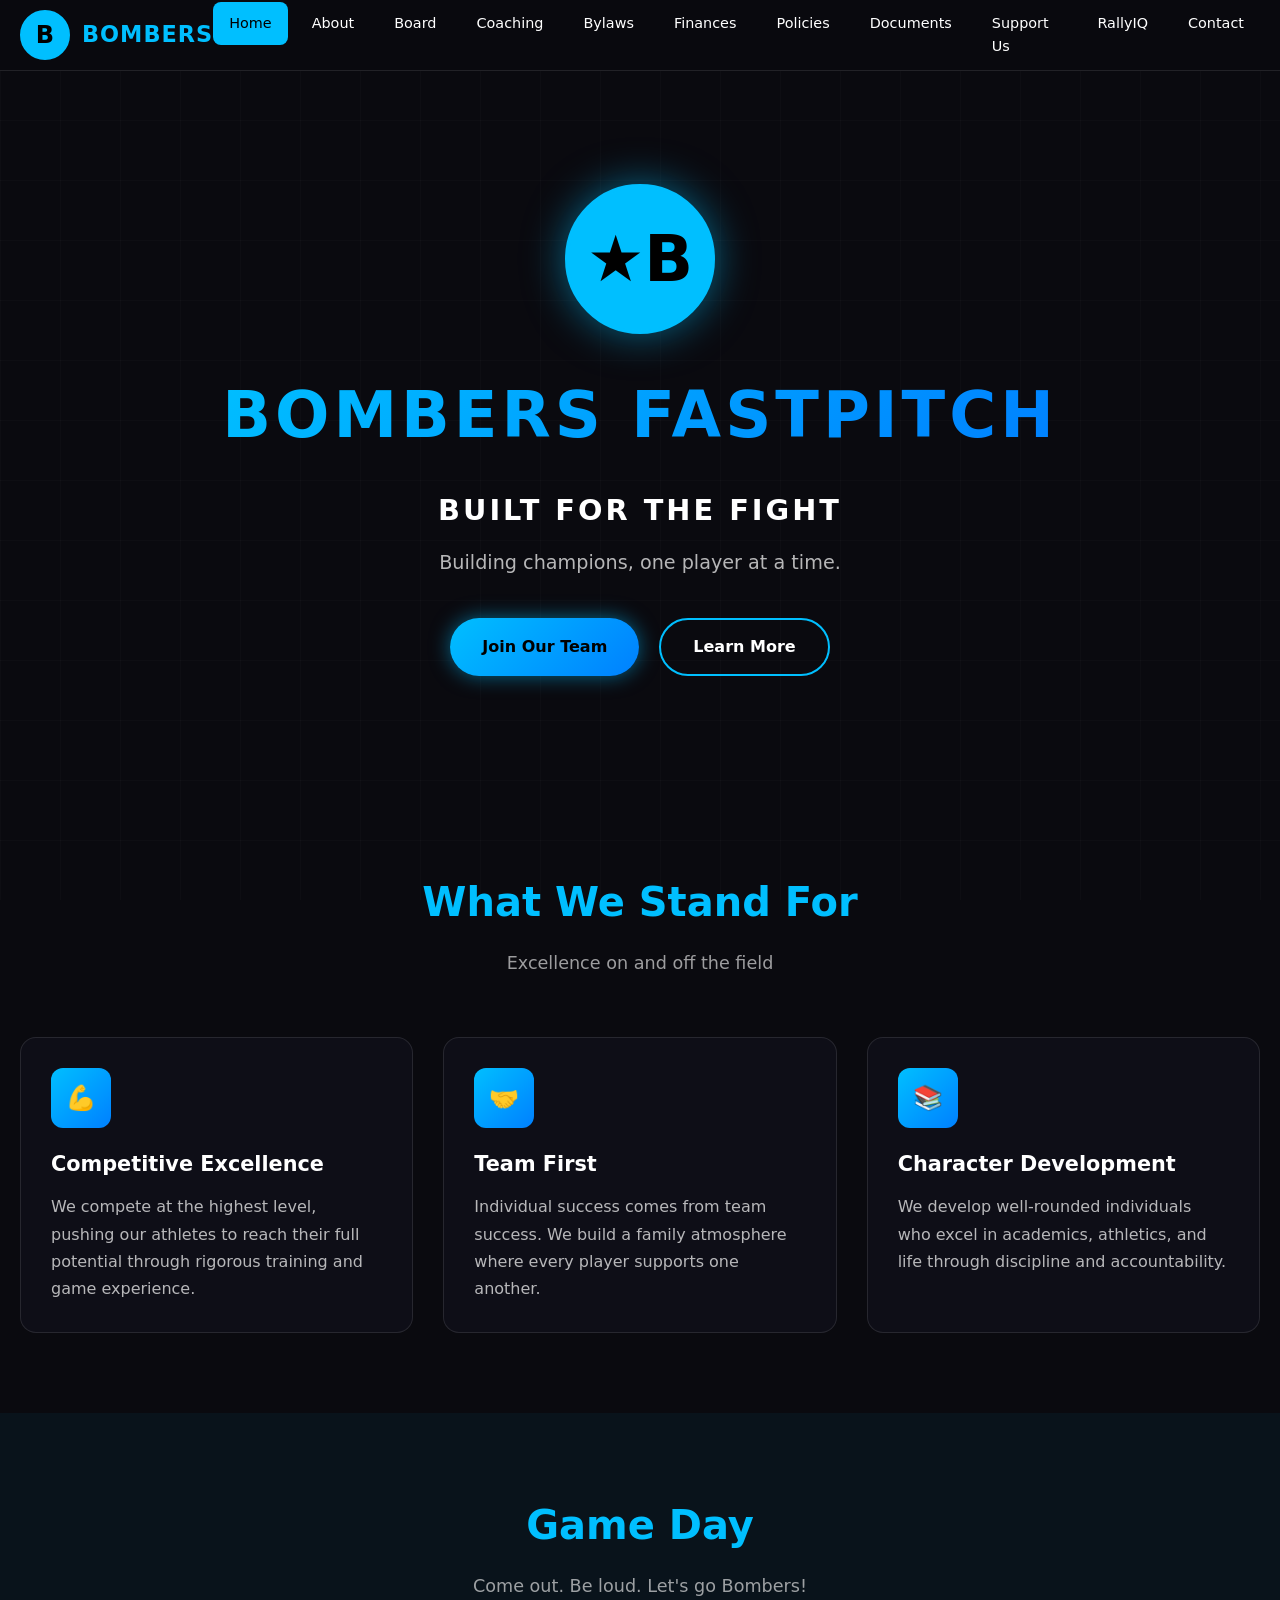
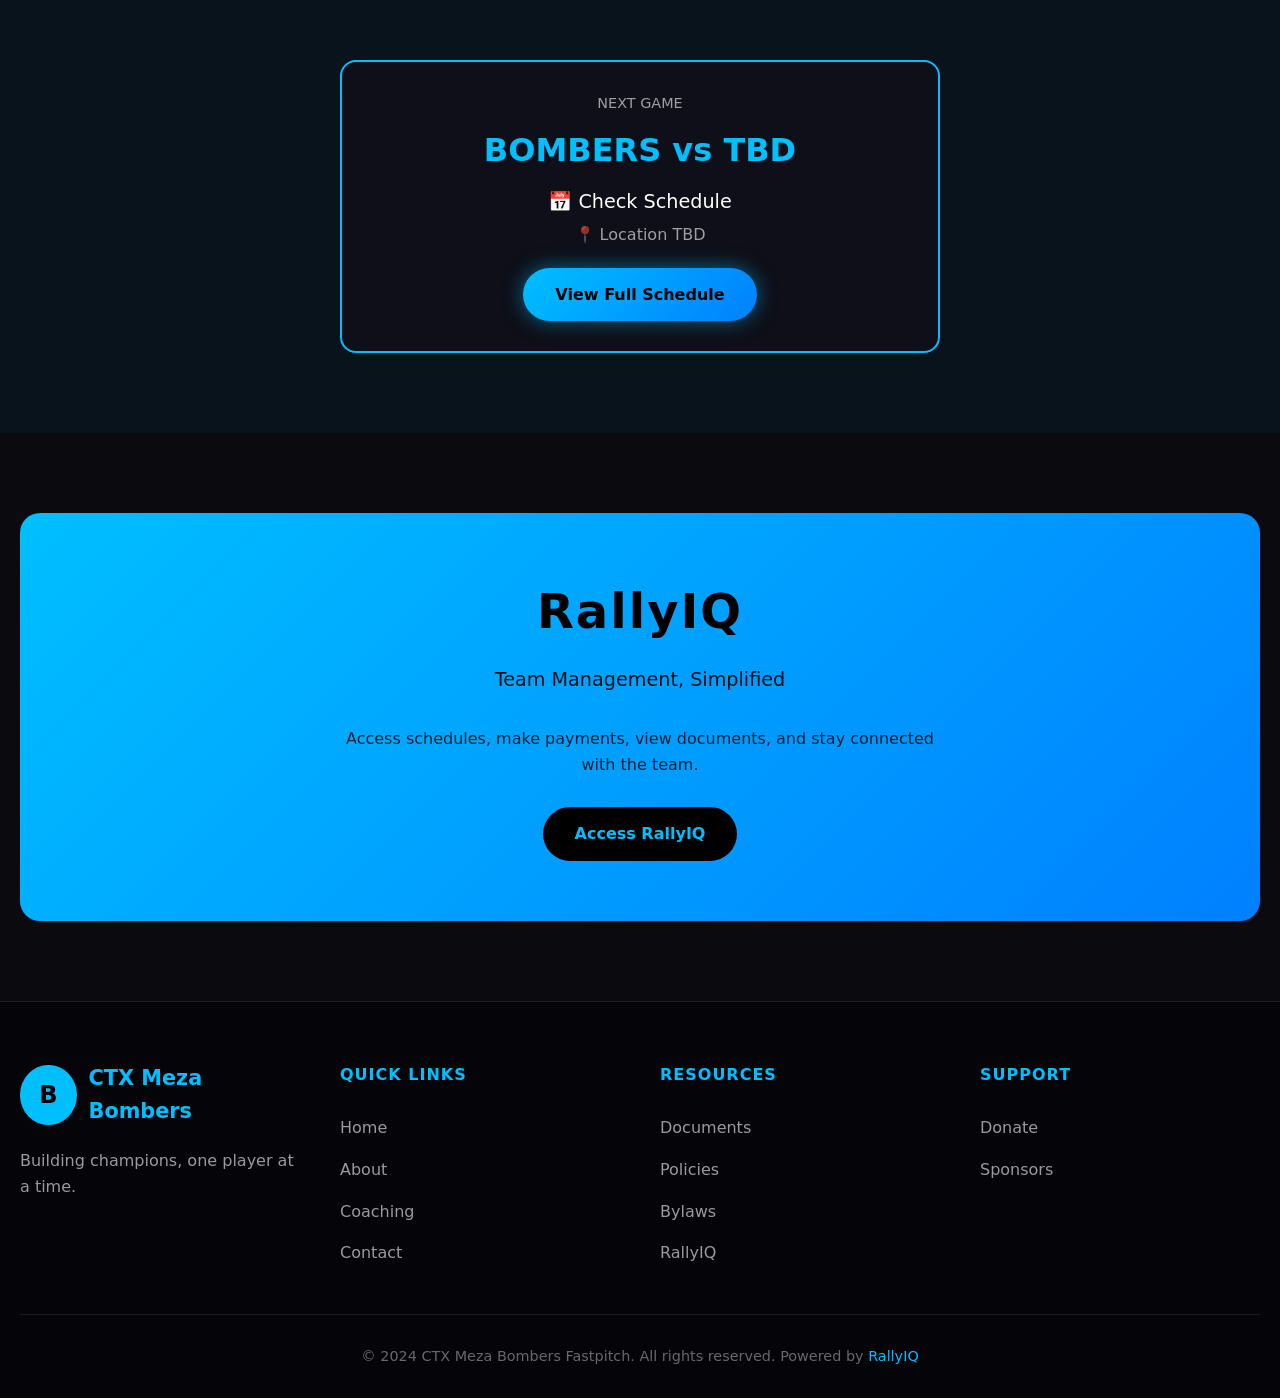
==== apps/team-template/bombers/index.html @ 581c707a "Add files via upload" ====
<!DOCTYPE html>
<html lang="en">
<head>
  <meta charset="UTF-8">
  <meta name="viewport" content="width=device-width, initial-scale=1.0">
  <title>CTX Meza Bombers Fastpitch</title>
  <link rel="stylesheet" href="../shared/styles.css">
  <style>
    :root {
      --color-primary: #00bfff;
      --color-secondary: #000000;
      --color-accent: #ffffff;
      --color-text: #ffffff;
      --color-text-dark: #000000;
      --color-gradient: linear-gradient(135deg, #00bfff, #0080ff);
      --color-glow: rgba(0, 191, 255, 0.5);
    }
  </style>
</head>
<body>
  <div class="grid-bg"></div>

  <!-- Navigation -->
  <nav class="navbar">
    <div class="navbar-inner">
      <a href="index.html" class="navbar-brand">
        <div class="navbar-logo" style="background: var(--color-primary); display: flex; align-items: center; justify-content: center; font-weight: bold; font-size: 1.5rem; color: var(--color-text-dark);">B</div>
        <span class="navbar-title">BOMBERS</span>
      </a>
      <button class="navbar-toggle" onclick="toggleNav()">☰</button>
      <ul class="navbar-nav" id="navMenu">
        <li><a href="index.html" class="nav-link active">Home</a></li>
        <li><a href="about.html" class="nav-link">About</a></li>
        <li><a href="board.html" class="nav-link">Board</a></li>
        <li><a href="coaching.html" class="nav-link">Coaching</a></li>
        <li><a href="bylaws.html" class="nav-link">Bylaws</a></li>
        <li><a href="finances.html" class="nav-link">Finances</a></li>
        <li><a href="policies.html" class="nav-link">Policies</a></li>
        <li><a href="documents.html" class="nav-link">Documents</a></li>
        <li><a href="support.html" class="nav-link">Support Us</a></li>
        <li><a href="rallyiq.html" class="nav-link">RallyIQ</a></li>
        <li><a href="contact.html" class="nav-link">Contact</a></li>
      </ul>
    </div>
  </nav>

  <main class="main-content">
    <!-- Hero Section -->
    <section class="hero">
      <div class="hero-content">
        <div class="hero-logo" style="background: var(--color-primary); display: flex; align-items: center; justify-content: center; font-weight: 900; font-size: 4rem; color: var(--color-text-dark);">
          ★B
        </div>
        <h1 class="hero-title">BOMBERS FASTPITCH</h1>
        <p class="hero-slogan">Built for the Fight</p>
        <p class="hero-tagline">Building champions, one player at a time.</p>
        <div class="hero-cta">
          <a href="contact.html" class="btn btn-primary">Join Our Team</a>
          <a href="about.html" class="btn btn-outline">Learn More</a>
        </div>
      </div>
    </section>

    <!-- What We Stand For -->
    <section class="section">
      <div class="container">
        <div class="section-header">
          <h2 class="section-title">What We Stand For</h2>
          <p class="section-subtitle">Excellence on and off the field</p>
        </div>
        <div class="card-grid">
          <div class="card">
            <div class="card-icon">💪</div>
            <h3 class="card-title">Competitive Excellence</h3>
            <p class="card-text">We compete at the highest level, pushing our athletes to reach their full potential through rigorous training and game experience.</p>
          </div>
          <div class="card">
            <div class="card-icon">🤝</div>
            <h3 class="card-title">Team First</h3>
            <p class="card-text">Individual success comes from team success. We build a family atmosphere where every player supports one another.</p>
          </div>
          <div class="card">
            <div class="card-icon">📚</div>
            <h3 class="card-title">Character Development</h3>
            <p class="card-text">We develop well-rounded individuals who excel in academics, athletics, and life through discipline and accountability.</p>
          </div>
        </div>
      </div>
    </section>

    <!-- Upcoming Games -->
    <section class="section" style="background: rgba(0, 191, 255, 0.05);">
      <div class="container">
        <div class="section-header">
          <h2 class="section-title">Game Day</h2>
          <p class="section-subtitle">Come out. Be loud. Let's go Bombers!</p>
        </div>
        <div class="card" style="max-width: 600px; margin: 0 auto; text-align: center; border: 2px solid var(--color-primary);">
          <div style="font-size: 0.9rem; color: rgba(255,255,255,0.6); margin-bottom: 10px;">NEXT GAME</div>
          <div style="font-size: 2rem; font-weight: 800; color: var(--color-primary); margin-bottom: 10px;">BOMBERS vs TBD</div>
          <div style="font-size: 1.2rem; margin-bottom: 5px;">📅 Check Schedule</div>
          <div style="font-size: 1rem; color: rgba(255,255,255,0.6);">📍 Location TBD</div>
          <a href="rallyiq.html" class="btn btn-primary" style="margin-top: 20px;">View Full Schedule</a>
        </div>
      </div>
    </section>

    <!-- RallyIQ CTA -->
    <section class="section">
      <div class="container">
        <div class="rallyiq-banner">
          <div class="rallyiq-logo">RallyIQ</div>
          <p class="rallyiq-tagline">Team Management, Simplified</p>
          <p style="color: var(--color-text-dark); opacity: 0.8; max-width: 600px; margin: 0 auto 30px;">
            Access schedules, make payments, view documents, and stay connected with the team.
          </p>
          <a href="rallyiq.html" class="btn" style="background: var(--color-text-dark); color: var(--color-primary);">
            Access RallyIQ
          </a>
        </div>
      </div>
    </section>
  </main>

  <!-- Footer -->
  <footer class="footer">
    <div class="footer-inner">
      <div class="footer-about">
        <div class="footer-brand">
          <div class="footer-logo" style="background: var(--color-primary); display: flex; align-items: center; justify-content: center; font-weight: bold; font-size: 1.5rem; color: var(--color-text-dark);">B</div>
          <span class="footer-title">CTX Meza Bombers</span>
        </div>
        <p style="color: rgba(255,255,255,0.6); max-width: 300px;">Building champions, one player at a time.</p>
      </div>

      <div class="footer-links">
        <h4>Quick Links</h4>
        <ul>
          <li><a href="index.html">Home</a></li>
          <li><a href="about.html">About</a></li>
          <li><a href="coaching.html">Coaching</a></li>
          <li><a href="contact.html">Contact</a></li>
        </ul>
      </div>

      <div class="footer-links">
        <h4>Resources</h4>
        <ul>
          <li><a href="documents.html">Documents</a></li>
          <li><a href="policies.html">Policies</a></li>
          <li><a href="bylaws.html">Bylaws</a></li>
          <li><a href="rallyiq.html">RallyIQ</a></li>
        </ul>
      </div>

      <div class="footer-links">
        <h4>Support</h4>
        <ul>
          <li><a href="support.html">Donate</a></li>
          <li><a href="support.html">Sponsors</a></li>
        </ul>
      </div>
    </div>

    <div class="footer-bottom">
      <p>&copy; 2024 CTX Meza Bombers Fastpitch. All rights reserved. Powered by <a href="rallyiq.html">RallyIQ</a></p>
    </div>
  </footer>

  <script>
    function toggleNav() {
      document.getElementById('navMenu').classList.toggle('active');
    }
  </script>
</body>
</html>
---- apps/team-template/shared/styles.css ----
/**
 * Team Template - Shared Styles
 * Uses CSS custom properties for theming
 */

/* Theme Variables - Set by JavaScript based on team config */
:root {
  --color-primary: #00bfff;
  --color-secondary: #000000;
  --color-accent: #ffffff;
  --color-text: #ffffff;
  --color-text-dark: #000000;
  --color-gradient: linear-gradient(135deg, #00bfff, #0080ff);
  --color-glow: rgba(0, 191, 255, 0.5);
  --color-bg: #0a0a0f;
  --color-card: rgba(15, 15, 25, 0.95);
  --color-border: rgba(255, 255, 255, 0.1);
}

/* Reset */
*, *::before, *::after {
  margin: 0;
  padding: 0;
  box-sizing: border-box;
}

html {
  scroll-behavior: smooth;
}

body {
  font-family: 'Segoe UI', system-ui, -apple-system, sans-serif;
  background: var(--color-bg);
  color: var(--color-text);
  min-height: 100vh;
  line-height: 1.6;
}

/* Grid Background */
.grid-bg {
  position: fixed;
  top: 0;
  left: 0;
  width: 100%;
  height: 100%;
  background:
    linear-gradient(90deg, rgba(255, 255, 255, 0.02) 1px, transparent 1px),
    linear-gradient(rgba(255, 255, 255, 0.02) 1px, transparent 1px);
  background-size: 60px 60px;
  pointer-events: none;
  z-index: -1;
}

/* Navigation */
.navbar {
  position: fixed;
  top: 0;
  left: 0;
  right: 0;
  z-index: 1000;
  background: rgba(10, 10, 15, 0.95);
  backdrop-filter: blur(20px);
  border-bottom: 1px solid var(--color-border);
  padding: 0 20px;
}

.navbar-inner {
  max-width: 1400px;
  margin: 0 auto;
  display: flex;
  align-items: center;
  justify-content: space-between;
  height: 70px;
}

.navbar-brand {
  display: flex;
  align-items: center;
  gap: 12px;
  text-decoration: none;
  color: var(--color-text);
}

.navbar-logo {
  width: 50px;
  height: 50px;
  border-radius: 50%;
  object-fit: cover;
  border: 2px solid var(--color-primary);
}

.navbar-title {
  font-size: 1.4rem;
  font-weight: 700;
  color: var(--color-primary);
  letter-spacing: 1px;
}

.navbar-nav {
  display: flex;
  gap: 8px;
  list-style: none;
}

.nav-link {
  display: block;
  padding: 10px 16px;
  color: var(--color-text);
  text-decoration: none;
  font-weight: 500;
  font-size: 0.9rem;
  border-radius: 8px;
  transition: all 0.2s ease;
}

.nav-link:hover {
  background: rgba(255, 255, 255, 0.1);
  color: var(--color-primary);
}

.nav-link.active {
  background: var(--color-primary);
  color: var(--color-text-dark);
}

.navbar-toggle {
  display: none;
  background: none;
  border: none;
  color: var(--color-text);
  font-size: 1.5rem;
  cursor: pointer;
}

/* Main Content */
.main-content {
  padding-top: 70px;
  min-height: 100vh;
}

.container {
  max-width: 1400px;
  margin: 0 auto;
  padding: 0 20px;
}

/* Hero Section */
.hero {
  position: relative;
  min-height: 80vh;
  display: flex;
  align-items: center;
  justify-content: center;
  text-align: center;
  padding: 80px 20px;
  overflow: hidden;
}

.hero-bg {
  position: absolute;
  top: 0;
  left: 0;
  width: 100%;
  height: 100%;
  background-size: cover;
  background-position: center;
  filter: brightness(0.3);
  z-index: -1;
}

.hero-content {
  position: relative;
  z-index: 1;
  max-width: 900px;
}

.hero-logo {
  width: 150px;
  height: 150px;
  margin: 0 auto 30px;
  border-radius: 50%;
  border: 4px solid var(--color-primary);
  box-shadow: 0 0 40px var(--color-glow);
  animation: logoPulse 3s ease-in-out infinite;
}

@keyframes logoPulse {
  0%, 100% { box-shadow: 0 0 40px var(--color-glow); }
  50% { box-shadow: 0 0 60px var(--color-glow), 0 0 80px var(--color-glow); }
}

.hero-title {
  font-size: 4rem;
  font-weight: 900;
  letter-spacing: 4px;
  margin-bottom: 20px;
  background: var(--color-gradient);
  -webkit-background-clip: text;
  -webkit-text-fill-color: transparent;
  background-clip: text;
  text-transform: uppercase;
}

.hero-slogan {
  font-size: 1.8rem;
  font-weight: 600;
  color: var(--color-accent);
  margin-bottom: 15px;
  text-transform: uppercase;
  letter-spacing: 3px;
}

.hero-tagline {
  font-size: 1.2rem;
  color: rgba(255, 255, 255, 0.7);
  margin-bottom: 40px;
}

.hero-cta {
  display: inline-flex;
  gap: 20px;
  flex-wrap: wrap;
  justify-content: center;
}

/* Buttons */
.btn {
  display: inline-flex;
  align-items: center;
  gap: 10px;
  padding: 14px 32px;
  font-size: 1rem;
  font-weight: 600;
  text-decoration: none;
  border-radius: 50px;
  cursor: pointer;
  transition: all 0.3s ease;
  border: none;
}

.btn-primary {
  background: var(--color-gradient);
  color: var(--color-text-dark);
  box-shadow: 0 0 20px var(--color-glow);
}

.btn-primary:hover {
  transform: translateY(-3px);
  box-shadow: 0 0 30px var(--color-glow);
}

.btn-outline {
  background: transparent;
  color: var(--color-text);
  border: 2px solid var(--color-primary);
}

.btn-outline:hover {
  background: var(--color-primary);
  color: var(--color-text-dark);
}

/* Sections */
.section {
  padding: 80px 0;
}

.section-header {
  text-align: center;
  margin-bottom: 60px;
}

.section-title {
  font-size: 2.5rem;
  font-weight: 800;
  margin-bottom: 15px;
  color: var(--color-primary);
}

.section-subtitle {
  font-size: 1.1rem;
  color: rgba(255, 255, 255, 0.6);
  max-width: 600px;
  margin: 0 auto;
}

/* Cards */
.card-grid {
  display: grid;
  grid-template-columns: repeat(auto-fit, minmax(300px, 1fr));
  gap: 30px;
}

.card {
  background: var(--color-card);
  border: 1px solid var(--color-border);
  border-radius: 16px;
  padding: 30px;
  transition: all 0.3s ease;
}

.card:hover {
  transform: translateY(-5px);
  border-color: var(--color-primary);
  box-shadow: 0 20px 40px rgba(0, 0, 0, 0.3);
}

.card-icon {
  width: 60px;
  height: 60px;
  display: flex;
  align-items: center;
  justify-content: center;
  background: var(--color-gradient);
  border-radius: 12px;
  font-size: 1.5rem;
  margin-bottom: 20px;
}

.card-title {
  font-size: 1.3rem;
  font-weight: 700;
  margin-bottom: 12px;
  color: var(--color-text);
}

.card-text {
  color: rgba(255, 255, 255, 0.7);
  line-height: 1.7;
}

/* Staff/Coaching Cards */
.staff-card {
  text-align: center;
}

.staff-photo {
  width: 120px;
  height: 120px;
  border-radius: 50%;
  object-fit: cover;
  border: 3px solid var(--color-primary);
  margin-bottom: 20px;
}

.staff-name {
  font-size: 1.2rem;
  font-weight: 700;
  color: var(--color-primary);
  margin-bottom: 5px;
}

.staff-role {
  font-size: 0.9rem;
  color: rgba(255, 255, 255, 0.6);
  margin-bottom: 15px;
}

/* Standards/Values List */
.standards-list {
  list-style: none;
  display: grid;
  gap: 15px;
}

.standards-list li {
  display: flex;
  align-items: center;
  gap: 15px;
  padding: 15px 20px;
  background: var(--color-card);
  border-radius: 10px;
  border-left: 4px solid var(--color-primary);
}

.standards-list li::before {
  content: "✓";
  display: flex;
  align-items: center;
  justify-content: center;
  width: 30px;
  height: 30px;
  background: var(--color-primary);
  color: var(--color-text-dark);
  border-radius: 50%;
  font-weight: bold;
}

/* RallyIQ Section */
.rallyiq-banner {
  background: var(--color-gradient);
  padding: 60px 40px;
  border-radius: 20px;
  text-align: center;
}

.rallyiq-logo {
  font-size: 3rem;
  font-weight: 900;
  color: var(--color-text-dark);
  margin-bottom: 15px;
  letter-spacing: 2px;
}

.rallyiq-tagline {
  font-size: 1.2rem;
  color: var(--color-text-dark);
  opacity: 0.9;
  margin-bottom: 30px;
}

/* Contact Section */
.contact-grid {
  display: grid;
  grid-template-columns: repeat(auto-fit, minmax(280px, 1fr));
  gap: 30px;
}

.contact-item {
  display: flex;
  align-items: center;
  gap: 20px;
  padding: 25px;
  background: var(--color-card);
  border-radius: 12px;
  border: 1px solid var(--color-border);
}

.contact-icon {
  width: 50px;
  height: 50px;
  display: flex;
  align-items: center;
  justify-content: center;
  background: var(--color-gradient);
  border-radius: 12px;
  font-size: 1.3rem;
}

.contact-label {
  font-size: 0.85rem;
  color: rgba(255, 255, 255, 0.5);
  margin-bottom: 5px;
}

.contact-value {
  font-size: 1.1rem;
  font-weight: 600;
  color: var(--color-text);
}

/* Footer */
.footer {
  background: rgba(5, 5, 10, 0.95);
  border-top: 1px solid var(--color-border);
  padding: 60px 20px 30px;
}

.footer-inner {
  max-width: 1400px;
  margin: 0 auto;
  display: grid;
  grid-template-columns: repeat(auto-fit, minmax(250px, 1fr));
  gap: 40px;
}

.footer-brand {
  display: flex;
  align-items: center;
  gap: 12px;
  margin-bottom: 20px;
}

.footer-logo {
  width: 60px;
  height: 60px;
  border-radius: 50%;
}

.footer-title {
  font-size: 1.3rem;
  font-weight: 700;
  color: var(--color-primary);
}

.footer-links h4 {
  color: var(--color-primary);
  margin-bottom: 20px;
  font-size: 1rem;
  text-transform: uppercase;
  letter-spacing: 1px;
}

.footer-links ul {
  list-style: none;
}

.footer-links a {
  display: block;
  color: rgba(255, 255, 255, 0.6);
  text-decoration: none;
  padding: 8px 0;
  transition: color 0.2s;
}

.footer-links a:hover {
  color: var(--color-primary);
}

.footer-bottom {
  max-width: 1400px;
  margin: 40px auto 0;
  padding-top: 30px;
  border-top: 1px solid var(--color-border);
  text-align: center;
  color: rgba(255, 255, 255, 0.4);
  font-size: 0.9rem;
}

.footer-bottom a {
  color: var(--color-primary);
  text-decoration: none;
}

/* Responsive */
@media (max-width: 1024px) {
  .navbar-nav {
    position: fixed;
    top: 70px;
    left: 0;
    right: 0;
    background: rgba(10, 10, 15, 0.98);
    flex-direction: column;
    padding: 20px;
    gap: 5px;
    transform: translateY(-100%);
    opacity: 0;
    visibility: hidden;
    transition: all 0.3s ease;
  }

  .navbar-nav.active {
    transform: translateY(0);
    opacity: 1;
    visibility: visible;
  }

  .navbar-toggle {
    display: block;
  }

  .hero-title {
    font-size: 2.5rem;
  }

  .hero-slogan {
    font-size: 1.3rem;
  }
}

@media (max-width: 640px) {
  .hero {
    min-height: 70vh;
    padding: 60px 20px;
  }

  .hero-logo {
    width: 100px;
    height: 100px;
  }

  .hero-title {
    font-size: 2rem;
  }

  .section {
    padding: 50px 0;
  }

  .section-title {
    font-size: 1.8rem;
  }
}
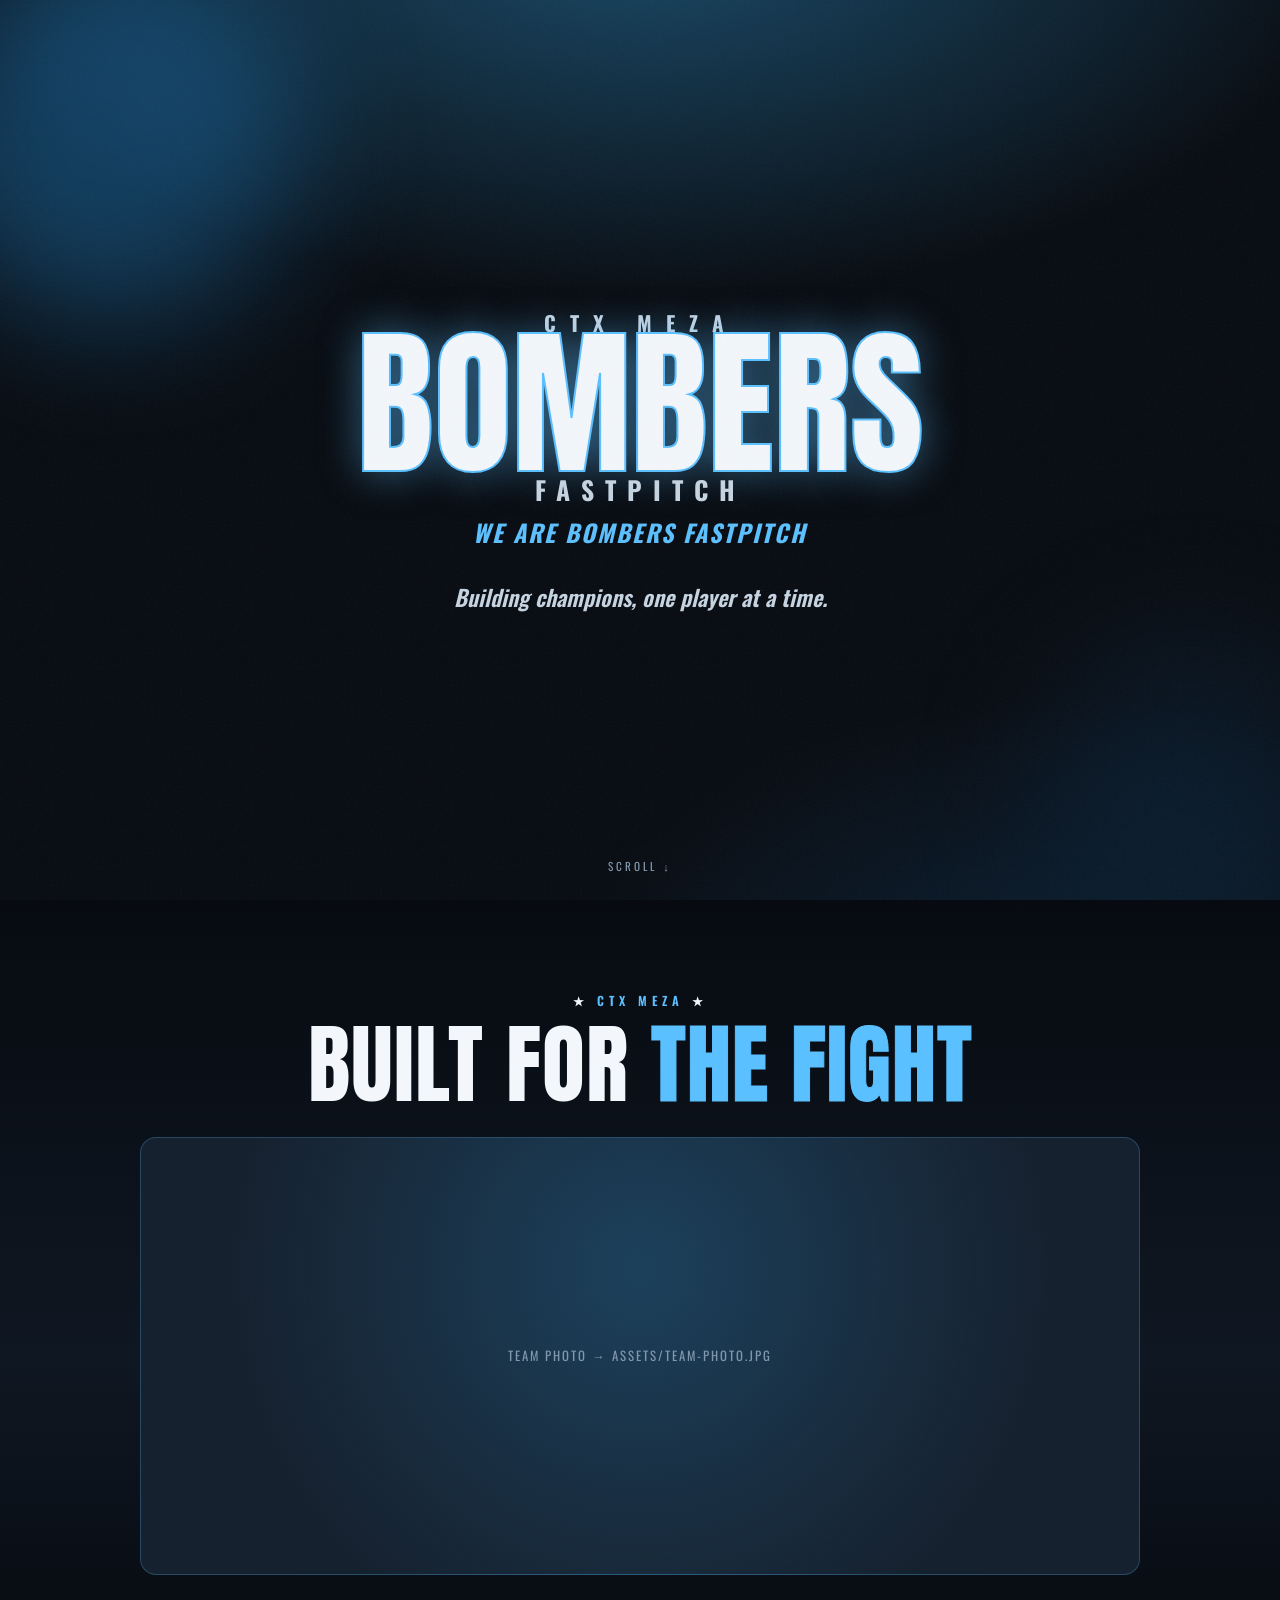
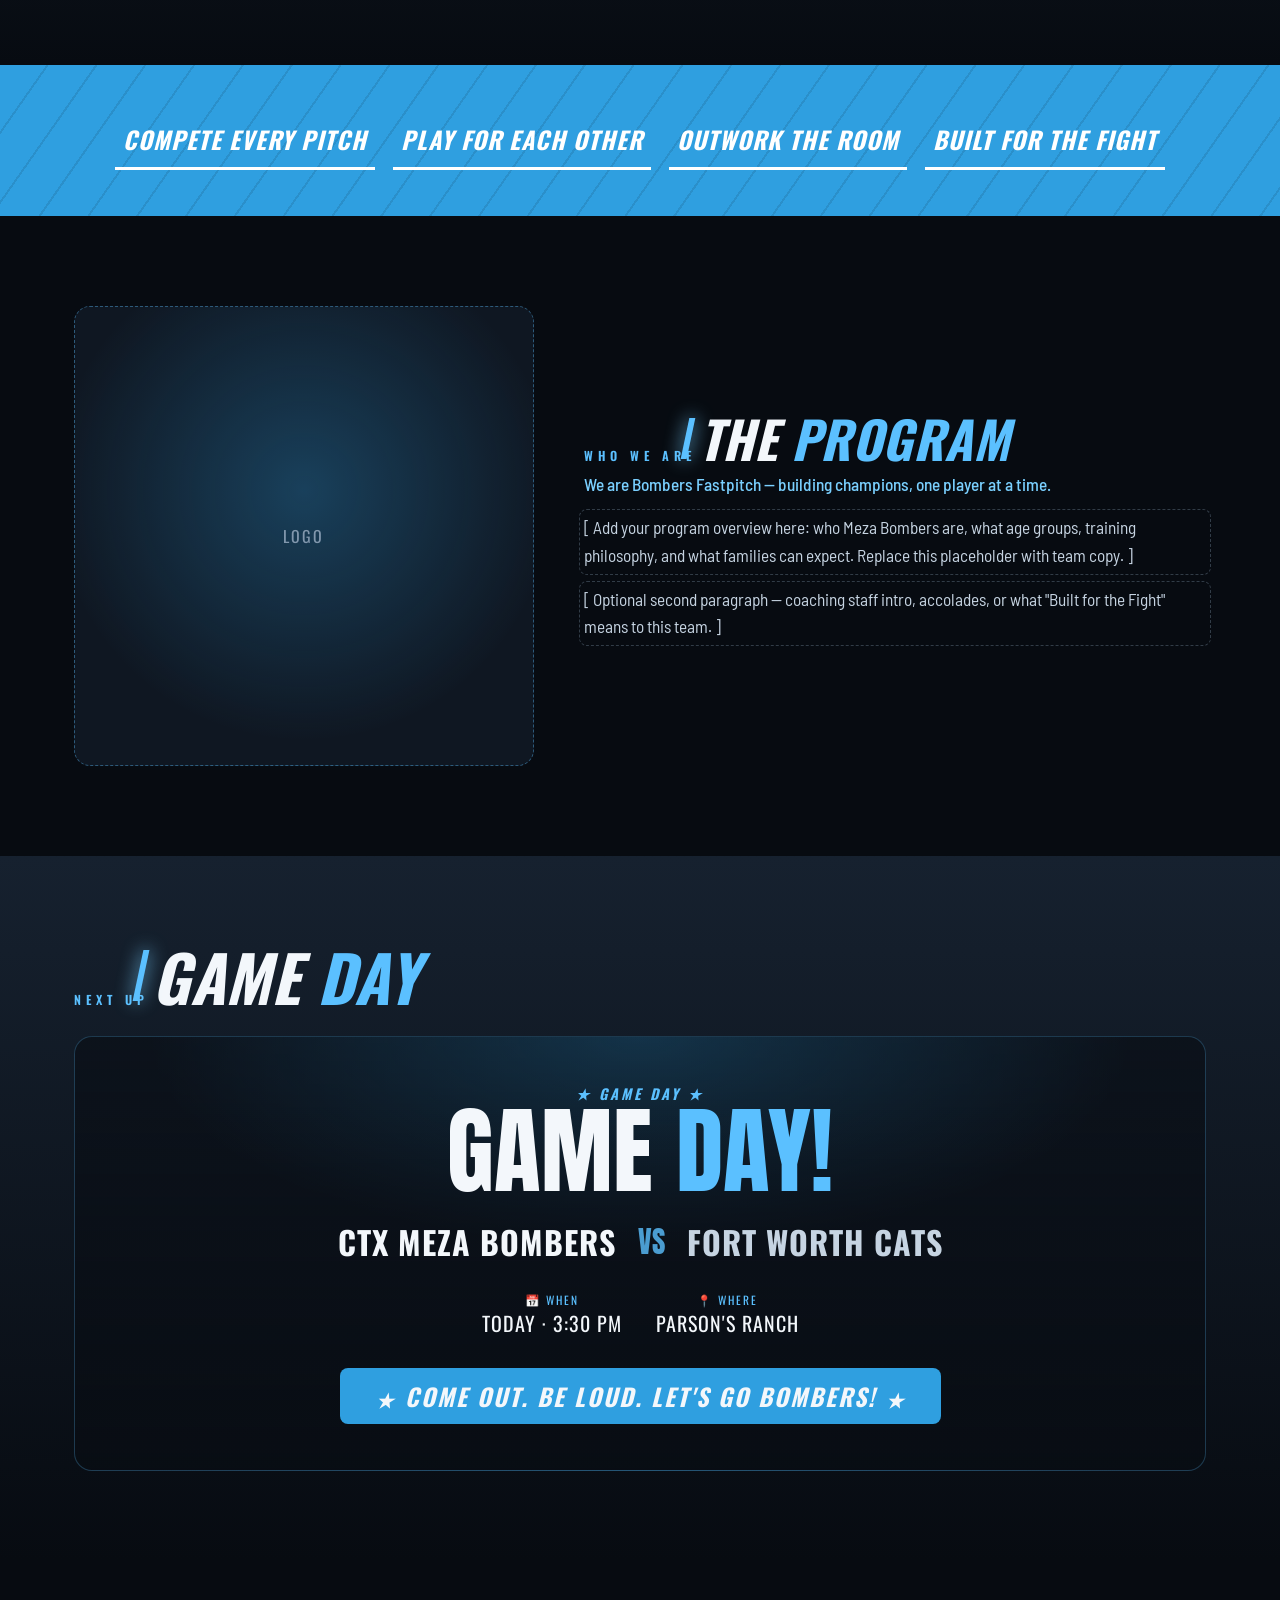
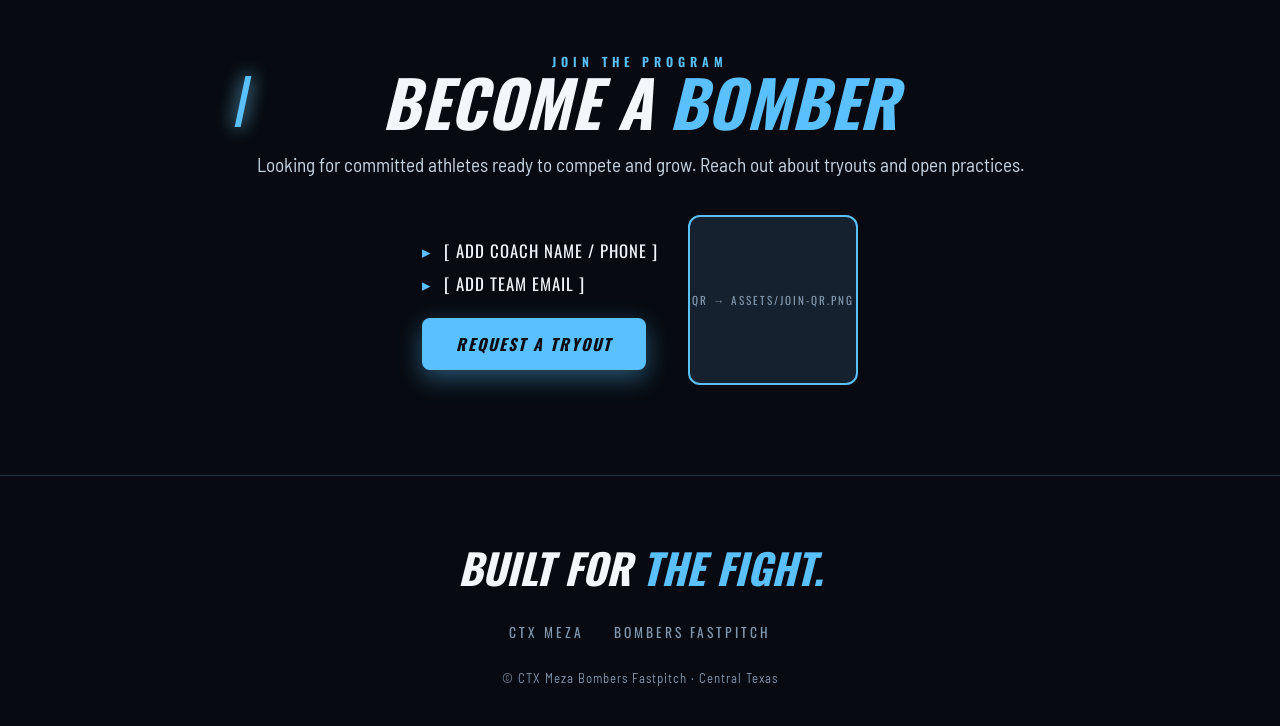
==== commit e27f5c1a: "Add files via upload" ====
--- a/apps/team-template/bombers/index.html
+++ b/apps/team-template/bombers/index.html
@@ -1,176 +1,298 @@
 <!DOCTYPE html>
 <html lang="en">
 <head>
-  <meta charset="UTF-8">
-  <meta name="viewport" content="width=device-width, initial-scale=1.0">
-  <title>CTX Meza Bombers Fastpitch</title>
-  <link rel="stylesheet" href="../shared/styles.css">
-  <style>
-    :root {
-      --color-primary: #00bfff;
-      --color-secondary: #000000;
-      --color-accent: #ffffff;
-      --color-text: #ffffff;
-      --color-text-dark: #000000;
-      --color-gradient: linear-gradient(135deg, #00bfff, #0080ff);
-      --color-glow: rgba(0, 191, 255, 0.5);
-    }
-  </style>
+<meta charset="UTF-8">
+<meta name="viewport" content="width=device-width, initial-scale=1.0">
+<title>CTX Meza Bombers Fastpitch</title>
+<link rel="preconnect" href="https://fonts.googleapis.com">
+<link rel="preconnect" href="https://fonts.gstatic.com" crossorigin>
+<link href="https://fonts.googleapis.com/css2?family=Anton&family=Oswald:ital,wght@0,400;0,600;0,700;1,600;1,700&family=Barlow+Semi+Condensed:ital,wght@0,400;0,500;0,600;1,500&display=swap" rel="stylesheet">
+<style>
+  :root{
+    --black:#070b11;
+    --panel:#0f1722;
+    --panel-2:#16212f;
+    --navy:#0c2740;
+    --blue:#2f9fe0;
+    --blue-mid:#1d7fc4;
+    --blue-bright:#5bc0ff;
+    --blue-glow:#7ad0ff;
+    --steel:#c6d4e2;
+    --white:#f3f7fb;
+    --muted:#8197ad;
+    --font-display:'Anton',sans-serif;
+    --font-head:'Oswald',sans-serif;
+    --font-body:'Barlow Semi Condensed',sans-serif;
+  }
+  *{margin:0;padding:0;box-sizing:border-box}
+  html{scroll-behavior:smooth}
+  body{background:var(--black);color:var(--white);font-family:var(--font-body);overflow-x:hidden;position:relative}
+  body::after{
+    content:"";position:fixed;inset:0;pointer-events:none;z-index:9999;opacity:.05;
+    background-image:url("data:image/svg+xml,%3Csvg xmlns='http://www.w3.org/2000/svg' width='200' height='200'%3E%3Cfilter id='n'%3E%3CfeTurbulence type='fractalNoise' baseFrequency='0.9' numOctaves='3'/%3E%3C/filter%3E%3Crect width='100%25' height='100%25' filter='url(%23n)'/%3E%3C/svg%3E");
+  }
+  ::selection{background:var(--blue-bright);color:var(--black)}
+
+  .wrap{max-width:1180px;margin:0 auto;padding:0 24px}
+  .slash-head{
+    font-family:var(--font-head);font-weight:700;font-style:italic;text-transform:uppercase;
+    letter-spacing:.5px;line-height:.95;color:var(--white);position:relative;display:inline-block;
+  }
+  .slash-head .accent{color:var(--blue-bright)}
+  .slash-head::before{
+    content:"";position:absolute;left:-14px;top:8%;height:84%;width:6px;
+    background:var(--blue-bright);transform:skewX(-12deg);box-shadow:0 0 18px var(--blue-glow);
+  }
+  .eyebrow{
+    font-family:var(--font-head);font-weight:600;text-transform:uppercase;
+    letter-spacing:5px;font-size:.78rem;color:var(--blue-bright);
+  }
+  .eyebrow .star{color:var(--white)}
+
+  /* ===== HERO ===== */
+  header.hero{
+    min-height:100vh;display:flex;flex-direction:column;justify-content:center;align-items:center;
+    text-align:center;position:relative;padding:80px 24px 60px;
+    background:
+      radial-gradient(1200px 620px at 50% -8%, rgba(47,159,224,.42), transparent 60%),
+      radial-gradient(820px 520px at 82% 112%, rgba(12,39,64,.7), transparent 60%),
+      var(--black);
+  }
+  .hero .splatter{position:absolute;border-radius:50%;filter:blur(64px);opacity:.42;z-index:0}
+  .hero .splatter.a{width:380px;height:380px;background:var(--blue-mid);top:-60px;left:-80px}
+  .hero .splatter.b{width:300px;height:300px;background:var(--navy);bottom:-40px;right:-60px}
+  .hero-logo{
+    width:min(300px,62vw);height:auto;position:relative;z-index:2;
+    filter:drop-shadow(0 12px 40px rgba(91,192,255,.45));
+    opacity:0;transform:translateY(20px) scale(.96);animation:rise .9s .1s cubic-bezier(.2,.7,.2,1) forwards;
+  }
+  .hero-logo-fallback{position:relative;z-index:2;display:none}
+  .hero-state{font-family:var(--font-head);font-weight:700;letter-spacing:14px;color:var(--steel);font-size:1.3rem;text-transform:uppercase;opacity:0;animation:rise .8s .25s ease forwards}
+  .hero-mark{
+    font-family:var(--font-display);font-size:clamp(3.6rem,15vw,10rem);line-height:.82;text-transform:uppercase;
+    color:var(--white);text-shadow:0 0 40px rgba(91,192,255,.5);-webkit-text-stroke:2px var(--blue-bright);
+    opacity:0;animation:rise .8s .15s ease forwards;
+  }
+  .hero-sub{font-family:var(--font-head);font-weight:700;letter-spacing:11px;color:var(--steel);font-size:clamp(1rem,3vw,1.6rem);text-transform:uppercase;opacity:0;animation:rise .8s .35s ease forwards}
+  .hero-we{
+    font-family:var(--font-head);font-weight:700;font-style:italic;text-transform:uppercase;
+    color:var(--blue-bright);letter-spacing:2px;font-size:clamp(1rem,3vw,1.5rem);margin-top:6px;
+    opacity:0;animation:rise .8s .42s ease forwards;
+  }
+  .tagline{
+    margin-top:30px;font-family:var(--font-head);font-style:italic;font-weight:600;
+    color:var(--steel);font-size:clamp(1rem,2.6vw,1.4rem);position:relative;z-index:2;
+    opacity:0;animation:rise .8s .5s ease forwards;
+  }
+  .scroll-cue{position:absolute;bottom:26px;left:50%;transform:translateX(-50%);font-family:var(--font-head);text-transform:uppercase;letter-spacing:3px;font-size:.7rem;color:var(--muted);z-index:2;animation:bob 2s ease-in-out infinite}
+  @keyframes rise{to{opacity:1;transform:none}}
+  @keyframes bob{0%,100%{transform:translate(-50%,0)}50%{transform:translate(-50%,8px)}}
+
+  section{padding:90px 0;position:relative}
+  .section-title{font-size:clamp(2.2rem,6vw,4rem);margin-bottom:8px}
+  .section-intro{color:var(--muted);max-width:680px;font-size:1.05rem;margin-bottom:46px;font-weight:400}
+
+  /* ===== BUILT FOR THE FIGHT (team photo band) ===== */
+  .fight{background:linear-gradient(180deg,var(--black),var(--panel) 60%,var(--black));text-align:center}
+  .fight .stripe{
+    font-family:var(--font-display);text-transform:uppercase;font-size:clamp(2.4rem,8vw,5.5rem);
+    line-height:.9;color:var(--white);letter-spacing:1px;
+  }
+  .fight .stripe em{font-style:normal;color:var(--blue-bright);-webkit-text-stroke:1px var(--blue-bright)}
+  .photo-slot{
+    margin:34px auto 0;max-width:1000px;aspect-ratio:16/7;border-radius:16px;overflow:hidden;
+    border:1px solid rgba(91,192,255,.25);background:
+      radial-gradient(circle at 50% 30%,rgba(47,159,224,.25),transparent 70%),var(--panel-2);
+    display:grid;place-items:center;
+  }
+  .photo-slot img{width:100%;height:100%;object-fit:cover}
+  .photo-slot .ph{color:var(--muted);font-family:var(--font-head);text-transform:uppercase;letter-spacing:2px;font-size:.8rem;text-align:center;padding:0 20px}
+
+  /* ===== VALUES STRIP ===== */
+  .values{background:var(--blue);position:relative;overflow:hidden}
+  .values::before{content:"";position:absolute;inset:0;opacity:.22;background:repeating-linear-gradient(125deg,transparent,transparent 38px,rgba(0,0,0,.45) 38px,rgba(0,0,0,.45) 40px)}
+  .values .wrap{position:relative;z-index:2;display:flex;flex-wrap:wrap;gap:18px;justify-content:center}
+  .value-pill{font-family:var(--font-head);font-style:italic;font-weight:700;text-transform:uppercase;font-size:clamp(1rem,2.5vw,1.5rem);color:#fff;letter-spacing:1px;padding:10px 8px;border-bottom:3px solid #fff}
+
+  /* ===== ABOUT / STANDARD ===== */
+  .about{background:var(--black)}
+  .about-grid{display:grid;grid-template-columns:.85fr 1.15fr;gap:50px;align-items:center}
+  .about-logo-slot{aspect-ratio:1;border-radius:16px;border:1px dashed rgba(91,192,255,.4);background:radial-gradient(circle at 50% 40%,rgba(47,159,224,.3),transparent 70%),var(--panel);display:grid;place-items:center;overflow:hidden}
+  .about-logo-slot img{width:78%;height:auto}
+  .about-body p{font-size:1.08rem;line-height:1.6;color:var(--steel);margin-bottom:16px}
+  .about-body .hl{color:var(--blue-glow);font-weight:500}
+  .editable{outline:1px dashed rgba(129,151,173,.35);outline-offset:4px;border-radius:3px}
+
+  /* ===== GAME DAY ===== */
+  .gameday{background:linear-gradient(180deg,var(--panel-2),var(--black))}
+  .gd-card{
+    border-radius:18px;overflow:hidden;border:1px solid rgba(91,192,255,.25);
+    background:
+      linear-gradient(180deg,rgba(7,11,17,.4),rgba(7,11,17,.85)),
+      radial-gradient(700px 300px at 50% 0%,rgba(47,159,224,.4),transparent 70%),var(--panel);
+    padding:46px 30px;text-align:center;position:relative;
+  }
+  .gd-card .gd-tag{font-family:var(--font-head);font-style:italic;font-weight:700;text-transform:uppercase;color:var(--blue-bright);letter-spacing:3px;font-size:.9rem}
+  .gd-headline{font-family:var(--font-display);text-transform:uppercase;font-size:clamp(3rem,11vw,6rem);line-height:.85;margin:6px 0 4px}
+  .gd-headline span{color:var(--blue-bright)}
+  .gd-vs{display:flex;align-items:center;justify-content:center;gap:22px;margin:26px 0;flex-wrap:wrap}
+  .gd-vs .team{font-family:var(--font-head);font-weight:700;text-transform:uppercase;font-size:clamp(1.2rem,4vw,2rem);letter-spacing:1px}
+  .gd-vs .vs{font-family:var(--font-display);color:var(--blue-bright);font-size:1.8rem;opacity:.8}
+  .gd-meta{display:flex;gap:34px;justify-content:center;flex-wrap:wrap;margin-top:18px}
+  .gd-meta div{font-family:var(--font-head);text-transform:uppercase;letter-spacing:1px}
+  .gd-meta .k{color:var(--blue-bright);font-size:.72rem;letter-spacing:2px}
+  .gd-meta .v{font-size:1.25rem;color:var(--white)}
+  .rally{
+    margin-top:30px;font-family:var(--font-head);font-style:italic;font-weight:700;text-transform:uppercase;
+    letter-spacing:2px;font-size:clamp(1rem,3vw,1.5rem);color:var(--white);
+    background:var(--blue);display:inline-block;padding:10px 26px;border-radius:8px;
+  }
+  .rally::before,.rally::after{content:"★";color:var(--white);margin:0 10px;font-size:.8em;vertical-align:middle}
+
+  /* ===== JOIN ===== */
+  .join{background:var(--black);text-align:center}
+  .join .wrap{max-width:820px}
+  .join p.lead{font-size:1.2rem;color:var(--steel);line-height:1.6;margin-bottom:34px}
+  .join-row{display:flex;gap:30px;justify-content:center;align-items:center;flex-wrap:wrap}
+  .contact-block{text-align:left}
+  .contact-block .line{font-family:var(--font-head);text-transform:uppercase;letter-spacing:1px;font-size:1.05rem;color:var(--white);margin:8px 0;display:flex;align-items:center;gap:12px}
+  .contact-block .line span{color:var(--blue-bright)}
+  .qr-slot{width:170px;height:170px;border:2px solid var(--blue-bright);border-radius:12px;display:grid;place-items:center;color:var(--muted);font-family:var(--font-head);text-transform:uppercase;font-size:.7rem;letter-spacing:2px;background:var(--panel-2)}
+  .qr-slot img{width:100%;height:100%;object-fit:contain;border-radius:10px}
+  .btn{display:inline-block;margin-top:14px;font-family:var(--font-head);font-weight:700;font-style:italic;text-transform:uppercase;letter-spacing:2px;background:var(--blue-bright);color:var(--black);padding:14px 34px;border-radius:8px;text-decoration:none;transition:.25s;box-shadow:0 8px 24px rgba(91,192,255,.4)}
+  .btn:hover{transform:translateY(-3px);background:#fff;color:var(--navy)}
+
+  /* ===== FOOTER ===== */
+  footer{background:var(--black);border-top:1px solid rgba(91,192,255,.2);padding:60px 24px 40px;text-align:center}
+  .foot-tag{font-family:var(--font-head);font-style:italic;font-weight:700;text-transform:uppercase;font-size:clamp(1.4rem,5vw,2.6rem);margin-bottom:24px}
+  .foot-tag span{color:var(--blue-bright)}
+  .partners{display:flex;gap:30px;justify-content:center;flex-wrap:wrap;margin-bottom:28px;font-family:var(--font-head);text-transform:uppercase;letter-spacing:3px;color:var(--muted);font-size:.85rem}
+  .copy{color:var(--muted);font-size:.8rem;letter-spacing:1px}
+
+  @media(max-width:820px){
+    .about-grid{grid-template-columns:1fr}
+  }
+</style>
 </head>
 <body>
-  <div class="grid-bg"></div>
-
-  <!-- Navigation -->
-  <nav class="navbar">
-    <div class="navbar-inner">
-      <a href="index.html" class="navbar-brand">
-        <div class="navbar-logo" style="background: var(--color-primary); display: flex; align-items: center; justify-content: center; font-weight: bold; font-size: 1.5rem; color: var(--color-text-dark);">B</div>
-        <span class="navbar-title">BOMBERS</span>
-      </a>
-      <button class="navbar-toggle" onclick="toggleNav()">☰</button>
-      <ul class="navbar-nav" id="navMenu">
-        <li><a href="index.html" class="nav-link active">Home</a></li>
-        <li><a href="about.html" class="nav-link">About</a></li>
-        <li><a href="board.html" class="nav-link">Board</a></li>
-        <li><a href="coaching.html" class="nav-link">Coaching</a></li>
-        <li><a href="bylaws.html" class="nav-link">Bylaws</a></li>
-        <li><a href="finances.html" class="nav-link">Finances</a></li>
-        <li><a href="policies.html" class="nav-link">Policies</a></li>
-        <li><a href="documents.html" class="nav-link">Documents</a></li>
-        <li><a href="support.html" class="nav-link">Support Us</a></li>
-        <li><a href="rallyiq.html" class="nav-link">RallyIQ</a></li>
-        <li><a href="contact.html" class="nav-link">Contact</a></li>
-      </ul>
-    </div>
-  </nav>
-
-  <main class="main-content">
-    <!-- Hero Section -->
-    <section class="hero">
-      <div class="hero-content">
-        <div class="hero-logo" style="background: var(--color-primary); display: flex; align-items: center; justify-content: center; font-weight: 900; font-size: 4rem; color: var(--color-text-dark);">
-          ★B
-        </div>
-        <h1 class="hero-title">BOMBERS FASTPITCH</h1>
-        <p class="hero-slogan">Built for the Fight</p>
-        <p class="hero-tagline">Building champions, one player at a time.</p>
-        <div class="hero-cta">
-          <a href="contact.html" class="btn btn-primary">Join Our Team</a>
-          <a href="about.html" class="btn btn-outline">Learn More</a>
-        </div>
-      </div>
-    </section>
-
-    <!-- What We Stand For -->
-    <section class="section">
-      <div class="container">
-        <div class="section-header">
-          <h2 class="section-title">What We Stand For</h2>
-          <p class="section-subtitle">Excellence on and off the field</p>
-        </div>
-        <div class="card-grid">
-          <div class="card">
-            <div class="card-icon">💪</div>
-            <h3 class="card-title">Competitive Excellence</h3>
-            <p class="card-text">We compete at the highest level, pushing our athletes to reach their full potential through rigorous training and game experience.</p>
-          </div>
-          <div class="card">
-            <div class="card-icon">🤝</div>
-            <h3 class="card-title">Team First</h3>
-            <p class="card-text">Individual success comes from team success. We build a family atmosphere where every player supports one another.</p>
-          </div>
-          <div class="card">
-            <div class="card-icon">📚</div>
-            <h3 class="card-title">Character Development</h3>
-            <p class="card-text">We develop well-rounded individuals who excel in academics, athletics, and life through discipline and accountability.</p>
-          </div>
-        </div>
-      </div>
-    </section>
-
-    <!-- Upcoming Games -->
-    <section class="section" style="background: rgba(0, 191, 255, 0.05);">
-      <div class="container">
-        <div class="section-header">
-          <h2 class="section-title">Game Day</h2>
-          <p class="section-subtitle">Come out. Be loud. Let's go Bombers!</p>
-        </div>
-        <div class="card" style="max-width: 600px; margin: 0 auto; text-align: center; border: 2px solid var(--color-primary);">
-          <div style="font-size: 0.9rem; color: rgba(255,255,255,0.6); margin-bottom: 10px;">NEXT GAME</div>
-          <div style="font-size: 2rem; font-weight: 800; color: var(--color-primary); margin-bottom: 10px;">BOMBERS vs TBD</div>
-          <div style="font-size: 1.2rem; margin-bottom: 5px;">📅 Check Schedule</div>
-          <div style="font-size: 1rem; color: rgba(255,255,255,0.6);">📍 Location TBD</div>
-          <a href="rallyiq.html" class="btn btn-primary" style="margin-top: 20px;">View Full Schedule</a>
-        </div>
-      </div>
-    </section>
-
-    <!-- RallyIQ CTA -->
-    <section class="section">
-      <div class="container">
-        <div class="rallyiq-banner">
-          <div class="rallyiq-logo">RallyIQ</div>
-          <p class="rallyiq-tagline">Team Management, Simplified</p>
-          <p style="color: var(--color-text-dark); opacity: 0.8; max-width: 600px; margin: 0 auto 30px;">
-            Access schedules, make payments, view documents, and stay connected with the team.
-          </p>
-          <a href="rallyiq.html" class="btn" style="background: var(--color-text-dark); color: var(--color-primary);">
-            Access RallyIQ
-          </a>
-        </div>
-      </div>
-    </section>
-  </main>
-
-  <!-- Footer -->
-  <footer class="footer">
-    <div class="footer-inner">
-      <div class="footer-about">
-        <div class="footer-brand">
-          <div class="footer-logo" style="background: var(--color-primary); display: flex; align-items: center; justify-content: center; font-weight: bold; font-size: 1.5rem; color: var(--color-text-dark);">B</div>
-          <span class="footer-title">CTX Meza Bombers</span>
-        </div>
-        <p style="color: rgba(255,255,255,0.6); max-width: 300px;">Building champions, one player at a time.</p>
-      </div>
-
-      <div class="footer-links">
-        <h4>Quick Links</h4>
-        <ul>
-          <li><a href="index.html">Home</a></li>
-          <li><a href="about.html">About</a></li>
-          <li><a href="coaching.html">Coaching</a></li>
-          <li><a href="contact.html">Contact</a></li>
-        </ul>
-      </div>
-
-      <div class="footer-links">
-        <h4>Resources</h4>
-        <ul>
-          <li><a href="documents.html">Documents</a></li>
-          <li><a href="policies.html">Policies</a></li>
-          <li><a href="bylaws.html">Bylaws</a></li>
-          <li><a href="rallyiq.html">RallyIQ</a></li>
-        </ul>
-      </div>
-
-      <div class="footer-links">
-        <h4>Support</h4>
-        <ul>
-          <li><a href="support.html">Donate</a></li>
-          <li><a href="support.html">Sponsors</a></li>
-        </ul>
-      </div>
-    </div>
-
-    <div class="footer-bottom">
-      <p>&copy; 2024 CTX Meza Bombers Fastpitch. All rights reserved. Powered by <a href="rallyiq.html">RallyIQ</a></p>
-    </div>
-  </footer>
-
-  <script>
-    function toggleNav() {
-      document.getElementById('navMenu').classList.toggle('active');
-    }
-  </script>
+
+<!-- ===================== HERO ===================== -->
+<header class="hero">
+  <div class="splatter a"></div>
+  <div class="splatter b"></div>
+
+  <!-- Drop the star-B logo at assets/bombers-logo.png -->
+  <img class="hero-logo" src="assets/bombers-logo.png" alt="Bombers Fastpitch"
+       onerror="this.style.display='none';document.getElementById('wm').style.display='block'">
+
+  <div id="wm" class="hero-logo-fallback">
+    <div class="hero-state">CTX Meza</div>
+    <div class="hero-mark">Bombers</div>
+    <div class="hero-sub">Fastpitch</div>
+  </div>
+
+  <div class="hero-we">We Are Bombers Fastpitch</div>
+  <div class="tagline">Building champions, one player at a time.</div>
+  <div class="scroll-cue">Scroll ↓</div>
+</header>
+
+<!-- ===================== BUILT FOR THE FIGHT ===================== -->
+<section class="fight">
+  <div class="wrap">
+    <span class="eyebrow"><span class="star">★</span> CTX Meza <span class="star">★</span></span>
+    <div class="stripe" style="margin-top:14px">Built For <em>The Fight</em></div>
+    <!-- Team photo at assets/team-photo.jpg -->
+    <div class="photo-slot">
+      <img src="assets/team-photo.jpg" alt="" onerror="this.style.display='none';this.nextElementSibling.style.display='block'">
+      <span class="ph" style="display:none">Team photo → assets/team-photo.jpg</span>
+    </div>
+  </div>
+</section>
+
+<!-- ===================== VALUES ===================== -->
+<section class="values" style="padding:46px 0">
+  <div class="wrap">
+    <div class="value-pill">Compete Every Pitch</div>
+    <div class="value-pill">Play For Each Other</div>
+    <div class="value-pill">Outwork The Room</div>
+    <div class="value-pill">Built For The Fight</div>
+  </div>
+</section>
+
+<!-- ===================== ABOUT / STANDARD ===================== -->
+<section class="about">
+  <div class="wrap about-grid">
+    <div class="about-logo-slot">
+      <img src="assets/bombers-logo.png" alt="Bombers Fastpitch"
+           onerror="this.parentNode.innerHTML='<span style=&quot;color:var(--muted);font-family:var(--font-head);letter-spacing:2px&quot;>LOGO</span>'">
+    </div>
+    <div class="about-body">
+      <span class="eyebrow">Who We Are</span>
+      <h2 class="slash-head section-title" style="font-size:clamp(2rem,5vw,3.2rem)">The <span class="accent">Program</span></h2>
+      <p class="hl">We are Bombers Fastpitch — building champions, one player at a time.</p>
+      <p class="editable" contenteditable="false">[ Add your program overview here: who Meza Bombers are, what age groups, training philosophy, and what families can expect. Replace this placeholder with team copy. ]</p>
+      <p class="editable" contenteditable="false">[ Optional second paragraph — coaching staff intro, accolades, or what "Built for the Fight" means to this team. ]</p>
+    </div>
+  </div>
+</section>
+
+<!-- ===================== GAME DAY ===================== -->
+<section class="gameday">
+  <div class="wrap">
+    <span class="eyebrow">Next Up</span>
+    <h2 class="slash-head section-title" style="margin-bottom:30px">Game <span class="accent">Day</span></h2>
+
+    <div class="gd-card">
+      <div class="gd-tag">★ Game Day ★</div>
+      <div class="gd-headline">Game <span>Day!</span></div>
+      <div class="gd-vs">
+        <div class="team">CTX Meza Bombers</div>
+        <div class="vs">VS</div>
+        <div class="team" style="color:var(--steel)">Fort Worth Cats</div>
+      </div>
+      <div class="gd-meta">
+        <div><div class="k">📅 When</div><div class="v">Today · 3:30 PM</div></div>
+        <div><div class="k">📍 Where</div><div class="v">Parson's Ranch</div></div>
+      </div>
+      <div class="rally">Come Out. Be Loud. Let's Go Bombers!</div>
+    </div>
+  </div>
+</section>
+
+<!-- ===================== JOIN ===================== -->
+<section class="join">
+  <div class="wrap">
+    <span class="eyebrow">Join The Program</span>
+    <h2 class="slash-head section-title" style="display:block;margin-bottom:18px">Become A <span class="accent">Bomber</span></h2>
+    <p class="lead">Looking for committed athletes ready to compete and grow. Reach out about tryouts and open practices.</p>
+    <div class="join-row">
+      <div class="contact-block">
+        <div class="line"><span>▸</span> [ add coach name / phone ]</div>
+        <div class="line"><span>▸</span> [ add team email ]</div>
+        <a class="btn" href="#">Request a Tryout</a>
+      </div>
+      <div class="qr-slot">
+        <img src="assets/join-qr.png" alt="" onerror="this.parentNode.textContent='QR → assets/join-qr.png'">
+      </div>
+    </div>
+  </div>
+</section>
+
+<!-- ===================== FOOTER ===================== -->
+<footer>
+  <div class="foot-tag">Built For <span>The Fight.</span></div>
+  <div class="partners"><span>CTX Meza</span><span>Bombers Fastpitch</span></div>
+  <div class="copy">© <span id="yr"></span> CTX Meza Bombers Fastpitch · Central Texas</div>
+</footer>
+
+<script>
+  document.getElementById('yr').textContent = new Date().getFullYear();
+  const io = new IntersectionObserver((es)=>es.forEach(e=>{
+    if(e.isIntersecting){e.target.style.opacity=1;e.target.style.transform='none';e.target.style.transition='.7s ease';io.unobserve(e.target);}
+  },{threshold:.12});
+  document.querySelectorAll('section .wrap > *, .gd-card, .photo-slot').forEach(el=>{
+    el.style.opacity=0;el.style.transform='translateY(24px)';io.observe(el);
+  });
+</script>
 </body>
 </html>
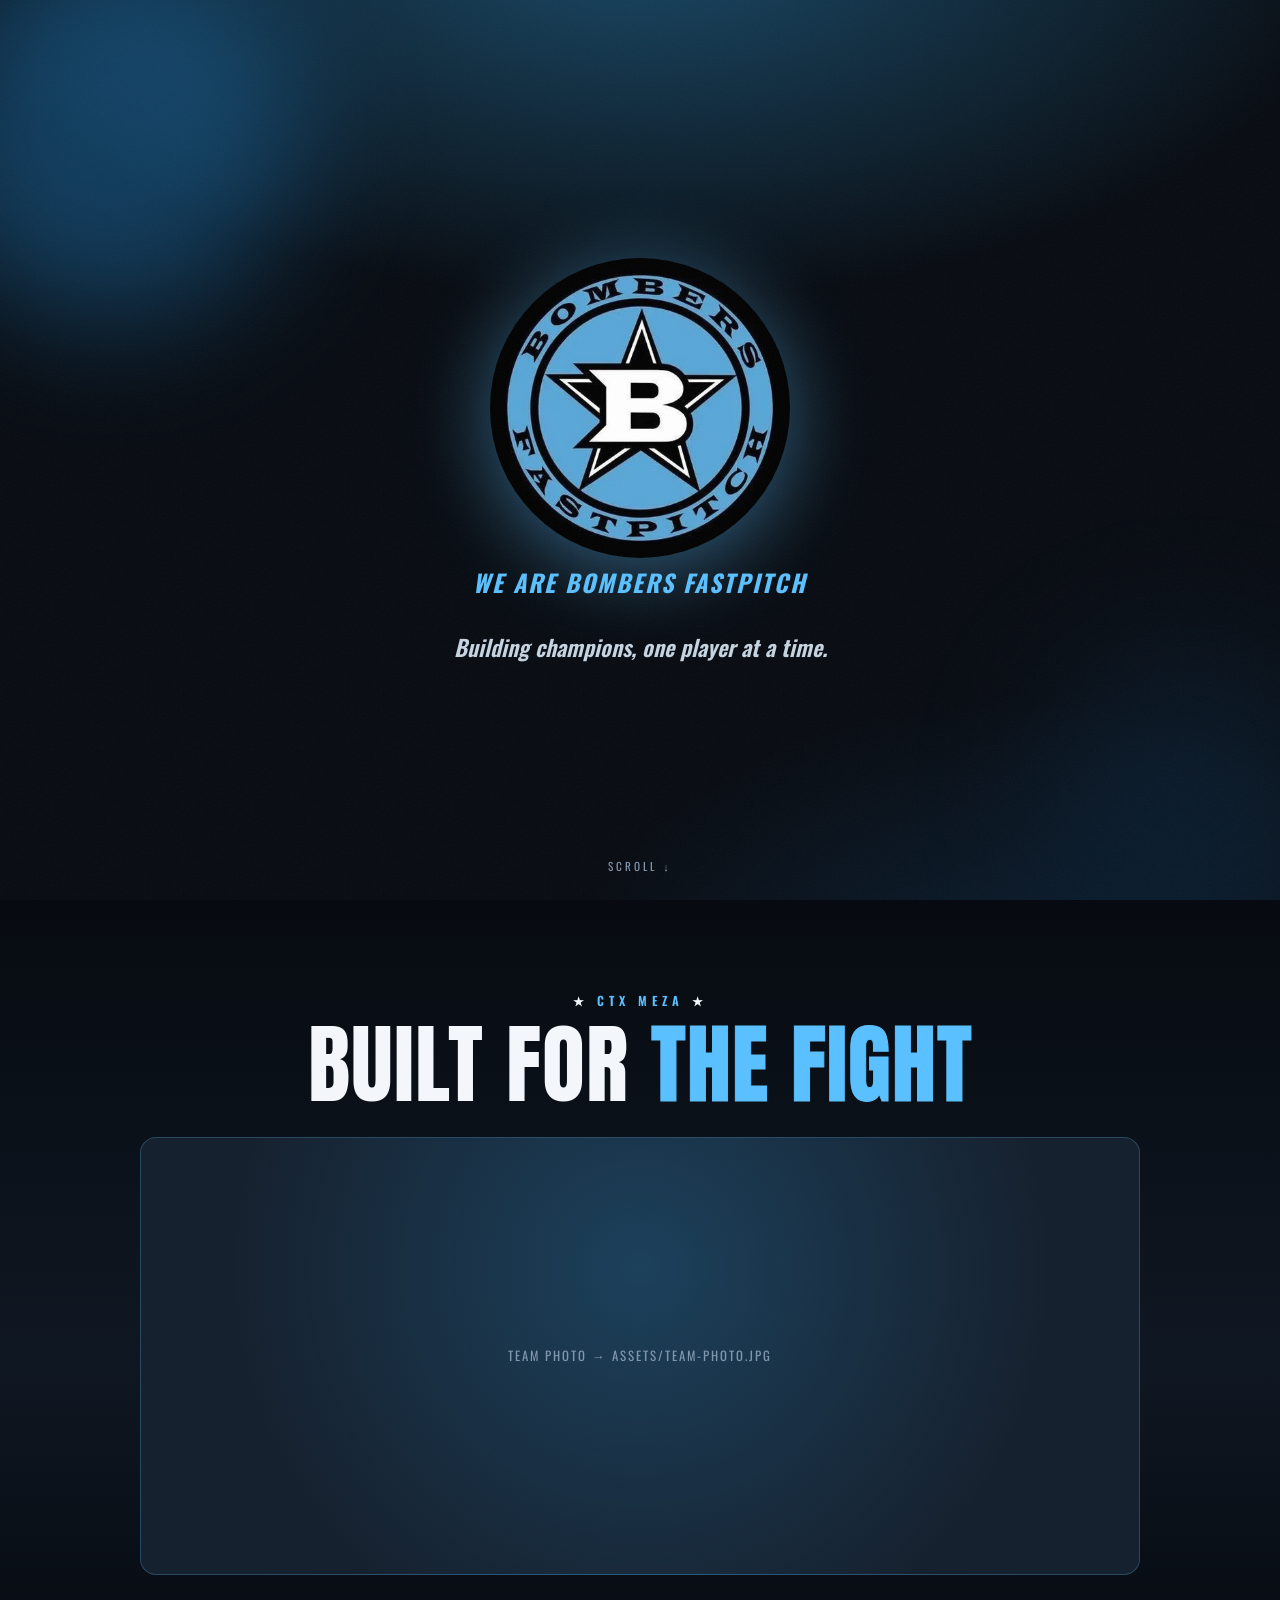
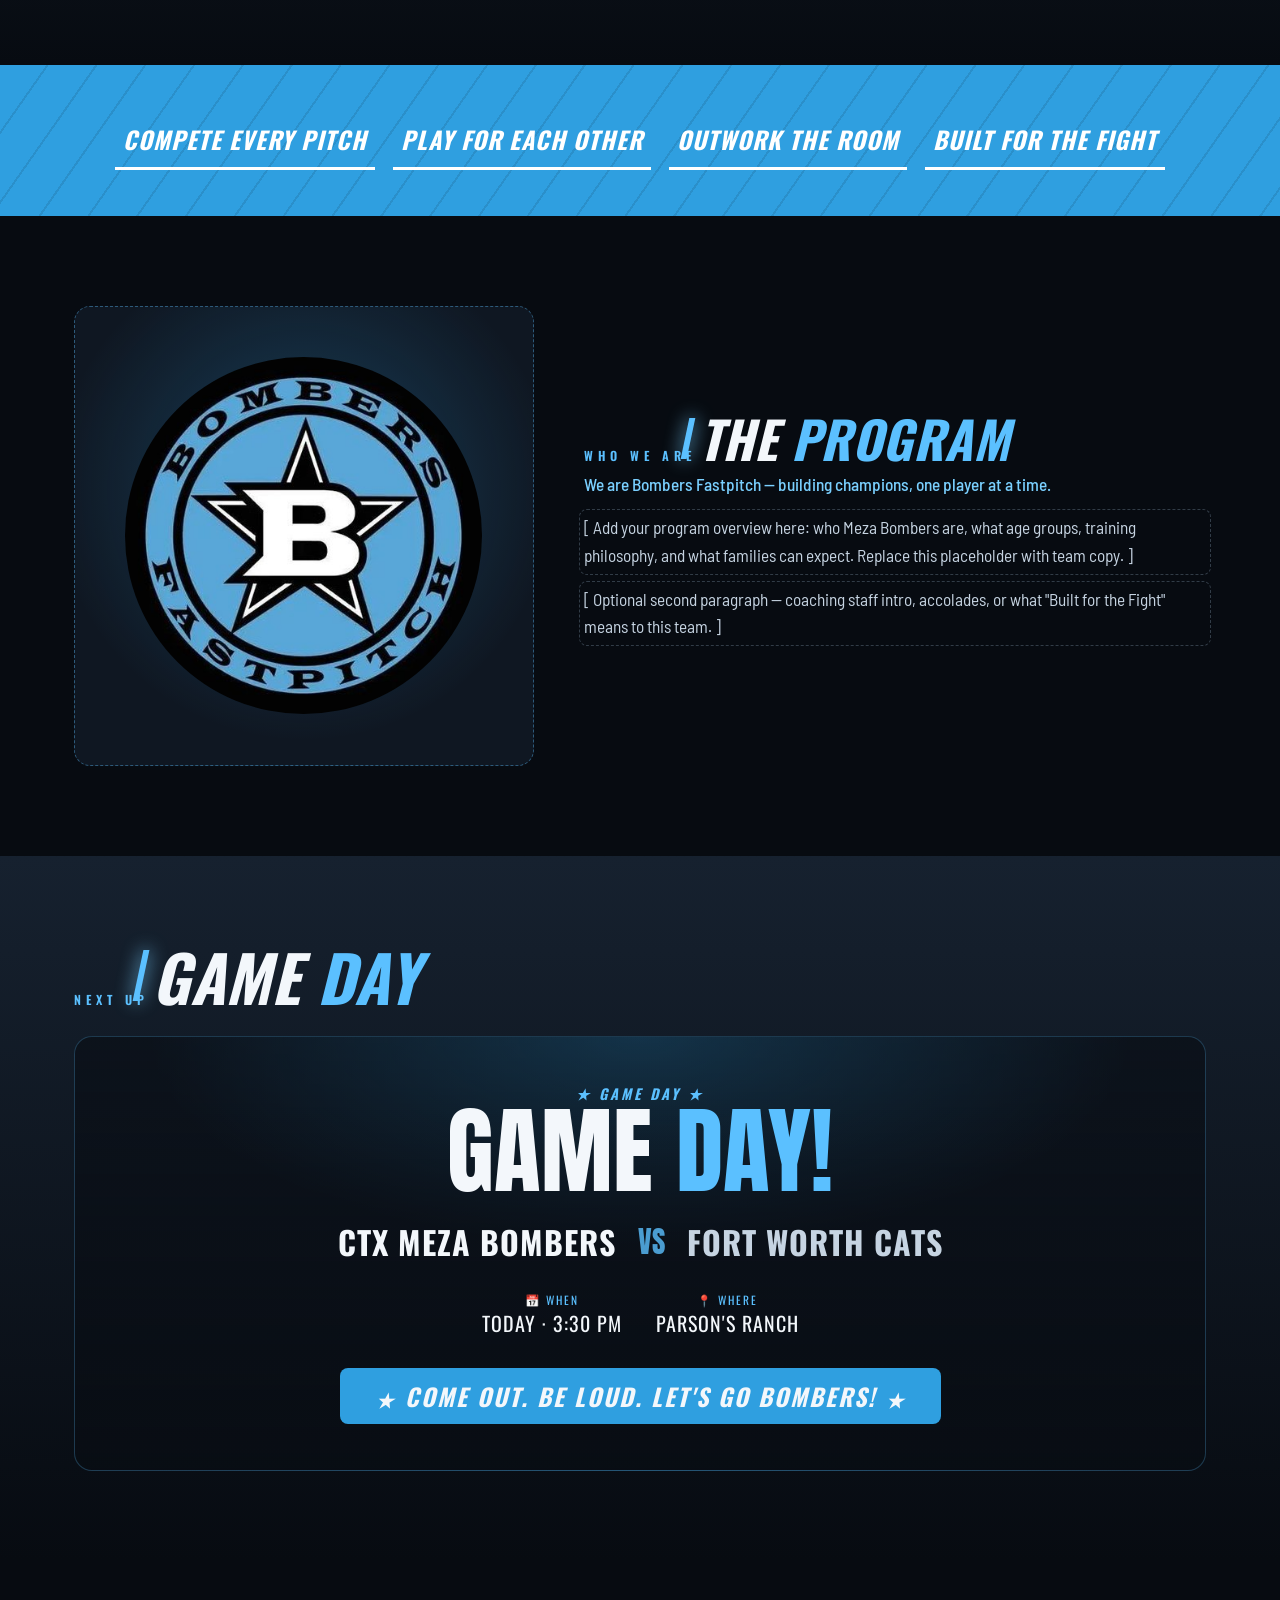
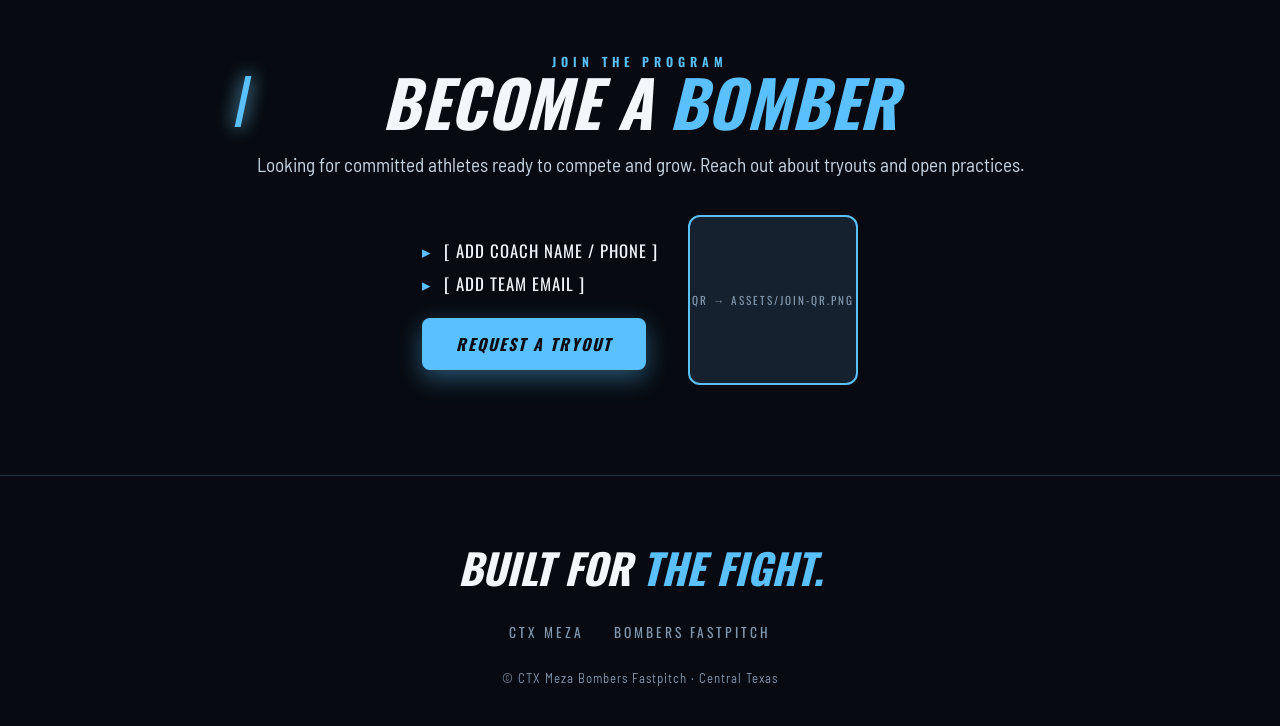
==== commit d93093b8: "Add files via upload" ====
--- a/apps/team-template/bombers/index.html
+++ b/apps/team-template/bombers/index.html
@@ -9,6 +9,7 @@
 <link href="https://fonts.googleapis.com/css2?family=Anton&family=Oswald:ital,wght@0,400;0,600;0,700;1,600;1,700&family=Barlow+Semi+Condensed:ital,wght@0,400;0,500;0,600;1,500&display=swap" rel="stylesheet">
 <style>
   :root{
+    --logo:url("[data-uri]");
     --black:#070b11;
     --panel:#0f1722;
     --panel-2:#16212f;
@@ -62,7 +63,7 @@
   .hero .splatter.a{width:380px;height:380px;background:var(--blue-mid);top:-60px;left:-80px}
   .hero .splatter.b{width:300px;height:300px;background:var(--navy);bottom:-40px;right:-60px}
   .hero-logo{
-    width:min(300px,62vw);height:auto;position:relative;z-index:2;
+    width:min(300px,62vw);aspect-ratio:1;background:var(--logo) center/contain no-repeat;border-radius:50%;position:relative;z-index:2;
     filter:drop-shadow(0 12px 40px rgba(91,192,255,.45));
     opacity:0;transform:translateY(20px) scale(.96);animation:rise .9s .1s cubic-bezier(.2,.7,.2,1) forwards;
   }
@@ -119,6 +120,7 @@
   .about-grid{display:grid;grid-template-columns:.85fr 1.15fr;gap:50px;align-items:center}
   .about-logo-slot{aspect-ratio:1;border-radius:16px;border:1px dashed rgba(91,192,255,.4);background:radial-gradient(circle at 50% 40%,rgba(47,159,224,.3),transparent 70%),var(--panel);display:grid;place-items:center;overflow:hidden}
   .about-logo-slot img{width:78%;height:auto}
+  .about-logo-img{width:78%;aspect-ratio:1;background:var(--logo) center/contain no-repeat;border-radius:50%}
   .about-body p{font-size:1.08rem;line-height:1.6;color:var(--steel);margin-bottom:16px}
   .about-body .hl{color:var(--blue-glow);font-weight:500}
   .editable{outline:1px dashed rgba(129,151,173,.35);outline-offset:4px;border-radius:3px}
@@ -181,9 +183,7 @@
   <div class="splatter a"></div>
   <div class="splatter b"></div>
 
-  <!-- Drop the star-B logo at assets/bombers-logo.png -->
-  <img class="hero-logo" src="assets/bombers-logo.png" alt="Bombers Fastpitch"
-       onerror="this.style.display='none';document.getElementById('wm').style.display='block'">
+  <div class="hero-logo" role="img" aria-label="CTX Meza Bombers Fastpitch"></div>
 
   <div id="wm" class="hero-logo-fallback">
     <div class="hero-state">CTX Meza</div>
@@ -223,8 +223,7 @@
 <section class="about">
   <div class="wrap about-grid">
     <div class="about-logo-slot">
-      <img src="assets/bombers-logo.png" alt="Bombers Fastpitch"
-           onerror="this.parentNode.innerHTML='<span style=&quot;color:var(--muted);font-family:var(--font-head);letter-spacing:2px&quot;>LOGO</span>'">
+      <div class="about-logo-img" role="img" aria-label="Bombers Fastpitch"></div>
     </div>
     <div class="about-body">
       <span class="eyebrow">Who We Are</span>
